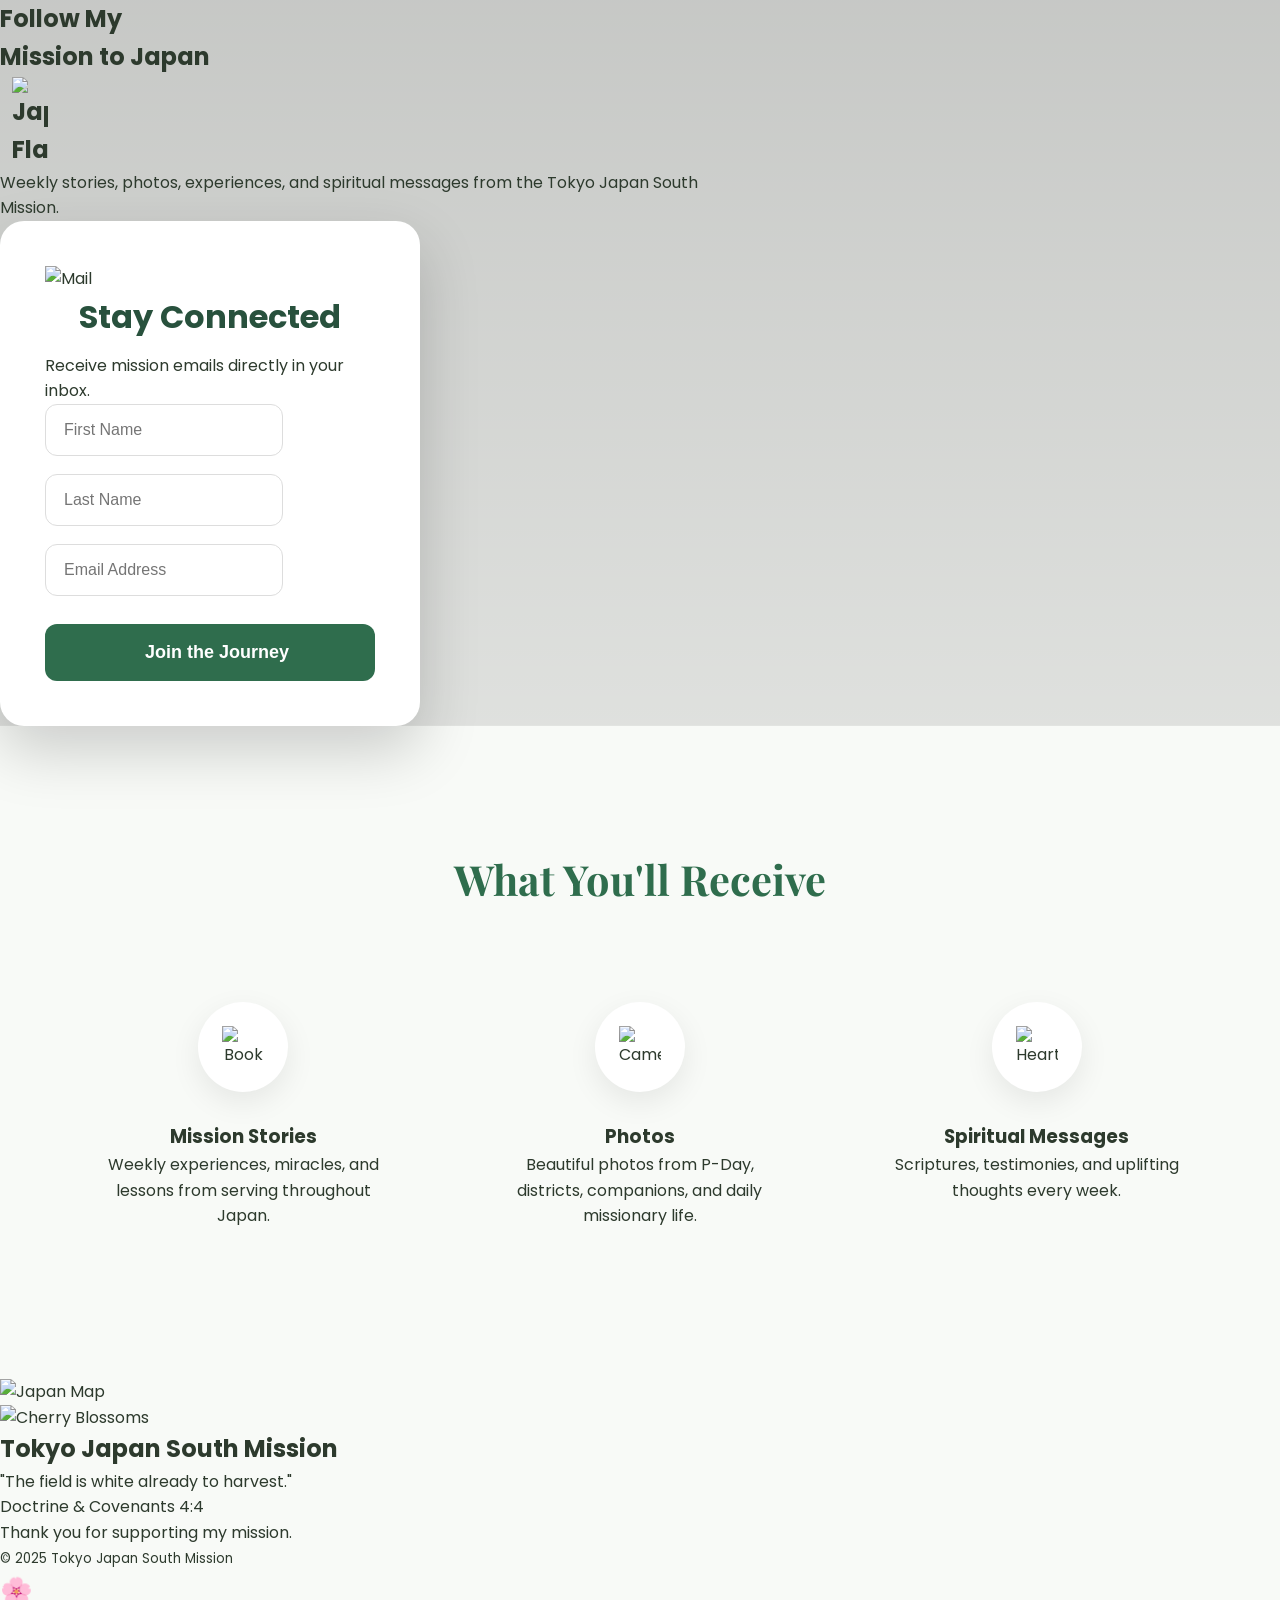
==== index.html @ e9f4c044 "Enhance index.html with SEO and content updates Added meta description for SEO and updated content i" ====
<!DOCTYPE html>
<html lang="en">

<head>

    <meta charset="UTF-8">
    <meta name="viewport" content="width=device-width, initial-scale=1.0">

    <title>Follow My Mission to Japan</title>

    <meta name="description"
        content="Follow my journey serving in the Tokyo Japan South Mission. Receive weekly stories, photos, and spiritual messages.">

    <link rel="icon" href="favicon.ico">

    <link rel="preconnect" href="https://fonts.googleapis.com">
    <link rel="preconnect" href="https://fonts.gstatic.com" crossorigin>

    <link href="https://fonts.googleapis.com/css2?family=Playfair+Display:wght@500;700&family=Poppins:wght@300;400;500;600&display=swap"
        rel="stylesheet">

    <link rel="stylesheet" href="style.css">

</head>

<body>

<main>

<!-- =======================================
HERO
======================================= -->

<section class="hero">

    <div class="hero-overlay">

        <div class="hero-content">

            <h1>

                Follow My
                <br>
                Mission to Japan

                <img
                    src="images/japan-flag.svg"
                    class="flag"
                    alt="Japan Flag">

            </h1>

            <div class="line"></div>

            <p>

                Weekly stories, photos, experiences,
                and spiritual messages from the
                Tokyo Japan South Mission.

            </p>

        </div>

    </div>

    <!-- ==========================
    SIGNUP CARD
    =========================== -->

    <aside class="signup-card">

        <div class="mail-circle">

            <img
                src="images/mail.svg"
                alt="Mail">

        </div>

        <h2>Stay Connected</h2>

        <p>

            Receive mission emails directly
            in your inbox.

        </p>

        <form
            action="https://missionary.us3.list-manage.com/subscribe/post?u=95c877de182e23d0211f5199b&amp;id=7f98137442&amp;f_id=00c032e1f0"
            method="post"
            target="_blank">

            <div class="field">

                <img src="images/user.svg" alt="">

                <input
                    type="text"
                    name="FNAME"
                    placeholder="First Name"
                    required>

            </div>

            <div class="field">

                <img src="images/user.svg" alt="">

                <input
                    type="text"
                    name="LNAME"
                    placeholder="Last Name"
                    required>

            </div>

            <div class="field">

                <img src="images/mail.svg" alt="">

                <input
                    type="email"
                    name="EMAIL"
                    placeholder="Email Address"
                    required>

            </div>

            <!-- Bot Protection -->

            <div
                style="position:absolute;left:-5000px;"
                aria-hidden="true">

                <input
                    type="text"
                    name="b_95c877de182e23d0211f5199b_7f98137442"
                    tabindex="-1"
                    value="">

            </div>

            <button type="submit">

                <img
                    src="images/send.svg"
                    alt="">

                Join the Journey

            </button>

        </form>

    </aside>

</section>

<!-- =======================================
WHAT YOU'LL RECEIVE
======================================= -->

<section class="benefits">

    <h2>What You'll Receive</h2>

    <div class="benefit-grid">

        <article class="benefit">

            <div class="icon-circle">

                <img
                    src="images/book.svg"
                    alt="Book">

            </div>

            <h3>Mission Stories</h3>

            <p>

                Weekly experiences,
                miracles,
                and lessons from serving
                throughout Japan.

            </p>

        </article>

        <article class="benefit">

            <div class="icon-circle">

                <img
                    src="images/camera.svg"
                    alt="Camera">

            </div>

            <h3>Photos</h3>

            <p>

                Beautiful photos from P-Day,
                districts,
                companions,
                and daily missionary life.

            </p>

        </article>

        <article class="benefit">

            <div class="icon-circle">

                <img
                    src="images/heart.svg"
                    alt="Heart">

            </div>

            <h3>Spiritual Messages</h3>

            <p>

                Scriptures,
                testimonies,
                and uplifting thoughts
                every week.

            </p>

        </article>

    </div>

</section>

<!-- =======================================
MISSION SECTION
======================================= -->

<section class="mission">

    <div class="map">

        <img
            src="images/map.png"
            alt="Japan Map">

    </div>

    <div class="scripture-card">

        <img
            src="images/sakura.png"
            class="sakura"
            alt="Cherry Blossoms">

        <h2>

            Tokyo Japan South Mission

        </h2>

        <blockquote>

            "The field is white already to harvest."

        </blockquote>

        <span>

            Doctrine & Covenants 4:4

        </span>

    </div>

</section>

<!-- =======================================
FOOTER
======================================= -->

<footer>

    <p>

        Thank you for supporting my mission.

    </p>

    <small>

        © 2025 Tokyo Japan South Mission

    </small>

</footer>

</main>

<script src="script.js"></script>

</body>
</html>
---- style.css ----
/* =========================
   RESET
========================= */

*{
    margin:0;
    padding:0;
    box-sizing:border-box;
}

html{
    scroll-behavior:smooth;
}

body{

    font-family:'Poppins',sans-serif;
    background:#f8faf7;
    color:#2d3a2d;
    line-height:1.6;

}

img{
    max-width:100%;
    display:block;
}

a{
    text-decoration:none;
    color:inherit;
}

/* =========================
   HERO
========================= */

.hero{

background:

linear-gradient(
rgba(0,0,0,.20),
rgba(0,0,0,.10)
),

url(images/hero.jpg);

background-size:cover;

background-position:center;

}

.hero-overlay{

display:grid;

grid-template-columns:

1.2fr

0.8fr;

align-items:center;

gap:60px;

}

.hero-text{

    flex:1;
    color:white;

}

.hero-text h1{

    font-family:'Playfair Display',serif;
    font-size:4rem;
    line-height:1.1;
    margin-bottom:25px;

}

.hero-text span{

    color:#d7ffd2;
    font-style:italic;

}

.divider{

    width:100px;
    height:3px;
    background:white;
    margin-bottom:25px;

}

.hero-text p{

    font-size:1.25rem;
    max-width:520px;

}

.flag{

width:36px;

margin-left:12px;

vertical-align:middle;

}

/* =========================
   SIGNUP CARD
========================= */
button{

display:flex;

justify-content:center;

align-items:center;

gap:14px;

}

.button-icon{

width:22px;

filter:brightness(0) invert(1);

}
.signup-card{

    width:420px;

    background:white;

    padding:45px;

    border-radius:24px;

    box-shadow:
    0 25px 60px rgba(0,0,0,.18);

}

.mail-icon{

width:70px;
height:70px;

margin:auto;

margin-bottom:20px;

display:flex;

justify-content:center;

align-items:center;

background:#eef5ef;

border-radius:50%;

}

.mail-icon img{

width:34px;

}

.signup-card h2{

    text-align:center;

    color:#28513d;

    margin-bottom:10px;

    font-size:2rem;

}

.signup-description{

    text-align:center;

    color:#666;

    margin-bottom:30px;

}

.signup-card form{

    display:flex;
    flex-direction:column;
    gap:18px;

}

.signup-card input{

    padding:16px 18px;

    border:1px solid #ddd;

    border-radius:12px;

    font-size:16px;

    transition:.25s;

}

.signup-card input:focus{

    outline:none;

    border-color:#2f6d4d;

    box-shadow:
    0 0 8px rgba(47,109,77,.25);

}

.signup-card button{

    margin-top:10px;

    padding:18px;

    border:none;

    border-radius:12px;

    background:#2f6d4d;

    color:white;

    font-size:18px;

    font-weight:600;

    cursor:pointer;

    transition:.3s;

}

.signup-card button:hover{

    background:#3d8660;

    transform:translateY(-2px);

}

/* =========================
   BENEFITS
========================= */

.benefits{

    max-width:1200px;

    margin:120px auto;

    padding:0 30px;

    text-align:center;

}

.benefits h2{

    font-family:'Playfair Display',serif;

    color:#2f6d4d;

    font-size:2.6rem;

    margin-bottom:60px;

}

.benefit-grid{

    display:grid;

    grid-template-columns:repeat(3,1fr);

    gap:50px;

}

.benefit{

    padding:30px;

}

.icon-circle{

width:90px;
height:90px;

margin:0 auto 30px;

display:flex;
justify-content:center;
align-items:center;

background:white;

border-radius:50%;

box-shadow:

0 10px 30px rgba(0,0,0,.08);

transition:.3s;

}

.icon-circle img{

width:42px;

height:42px;

}

.icon-circle:hover{

transform:translateY(-6px);

box-shadow:

0 18px 35px rgba(0,0,0,.15);


.benefit h3{

    margin-bottom:15px;

    color:#28513d;

}

.benefit{

padding:30px;

position:relative;

}

.benefit:not(:last-child)::after{

content:"";

position:absolute;

right:0;

top:30px;

height:70%;

width:1px;

background:#ddd;

}

/* =========================
   MISSION SECTION
========================= */

.mission-section{

    max-width:1200px;

    margin:100px auto;

    padding:0 30px;

    display:grid;

    grid-template-columns:1fr 1fr;

    align-items:center;

    gap:80px;

}

.map-side{

    text-align:center;

}

.map-side img{

    max-width:340px;

    margin:auto;

}

.map-side h3{

    margin-top:25px;

    font-size:1.5rem;

    color:#28513d;

}

.map-side span{

    font-size:.9rem;

    color:#666;

}

.quote-side{

    position:relative;

    background:white;

    padding:60px;

    border-radius:20px;

    box-shadow:
    0 10px 35px rgba(0,0,0,.08);

}

blockquote{

    font-family:'Playfair Display',serif;

    font-size:2rem;

    color:#333;

    margin-bottom:25px;

}

.quote-side p{

    color:#2f6d4d;

    font-weight:600;

}

.sakura{

    position:absolute;

    width:140px;

    right:-30px;

    bottom:-30px;

}

/* =========================
   THANK YOU
========================= */

.thank-you{

    padding:120px 30px;

    text-align:center;

    background:#eef5ef;

}

.thank-you h2{

    font-size:3rem;

    color:#2f6d4d;

    margin-bottom:10px;

}

.thank-you h3{

    font-weight:500;

    margin-bottom:25px;

}

.thank-you p{

    max-width:650px;

    margin:auto;

    color:#666;

}

/* =========================
   FOOTER
========================= */

footer{

    background:#2f6d4d;

    color:white;

    text-align:center;

    padding:30px;

}

/* =========================
   ANIMATIONS
========================= */

.signup-card{

    animation:fadeUp 1s ease;

}

.hero-text{

    animation:fadeLeft 1s ease;

}

@keyframes fadeUp{

    from{

        opacity:0;
        transform:translateY(40px);

    }

    to{

        opacity:1;
        transform:translateY(0);

    }

}

@keyframes fadeLeft{

    from{

        opacity:0;
        transform:translateX(-40px);

    }

    to{

        opacity:1;
        transform:translateX(0);

    }

}

/* =========================
   MOBILE
========================= */

@media(max-width:950px){

.hero-overlay{

    flex-direction:column;

    text-align:center;

}

.hero-text{

    order:1;

}

.signup-card{

    order:2;

    width:100%;
    max-width:450px;

}

.hero-text h1{

    font-size:3rem;

}

.hero-text p{

    margin:auto;

}

.divider{

    margin:20px auto;

}

.benefit-grid{

    grid-template-columns:1fr;

}

.mission-section{

    grid-template-columns:1fr;

}

.quote-side{

background:white;

border:3px solid #d8c9b0;

border-radius:8px;

padding:60px;

position:relative;

box-shadow:

0 10px 35px rgba(0,0,0,.08);

}

blockquote{

    font-size:1.5rem;

}

.sakura{

    display:none;

}

}

@media(max-width:600px){

.hero{

    padding:40px 20px;

}

.hero-text h1{

    font-size:2.3rem;

}

.signup-card{

margin-top:120px;

}

.benefits{

    margin:70px auto;

}

.thank-you{

background:

url(images/pattern.svg),

#eef5ef;

background-size:350px;

}

}
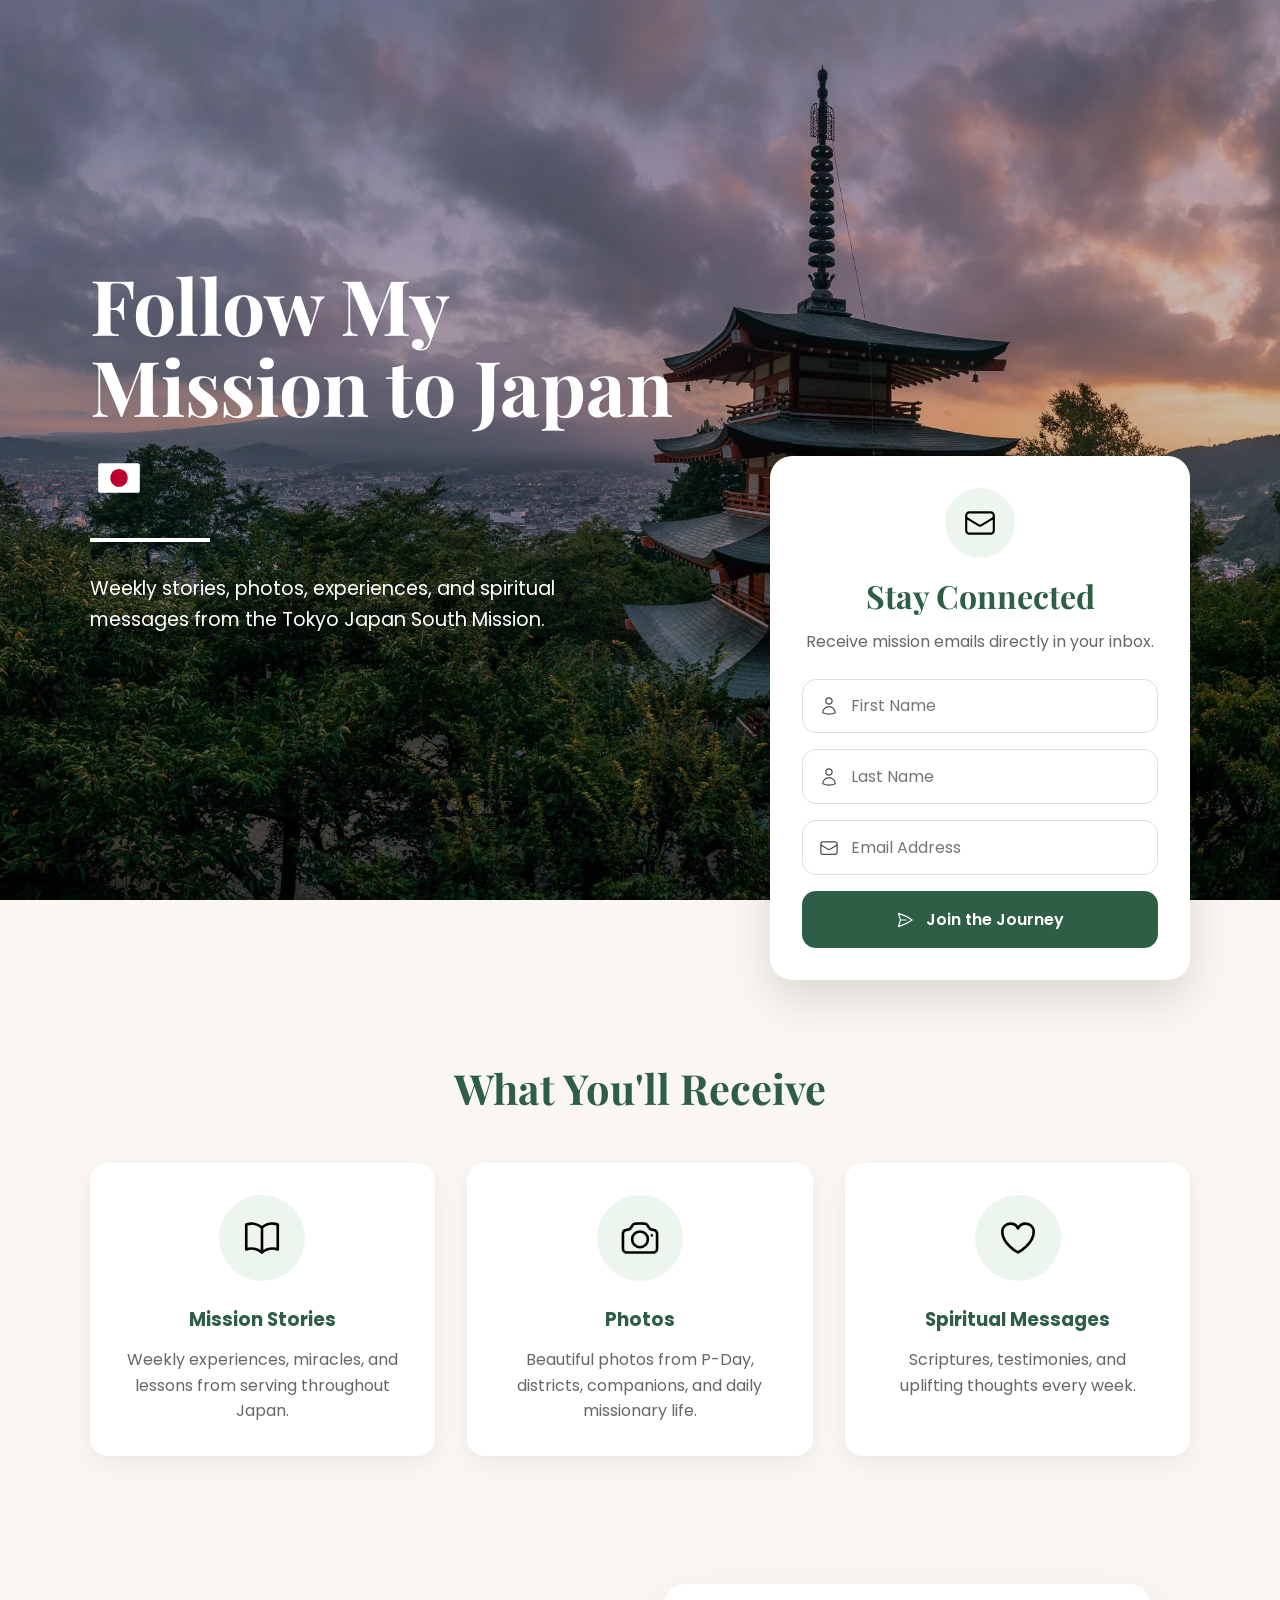
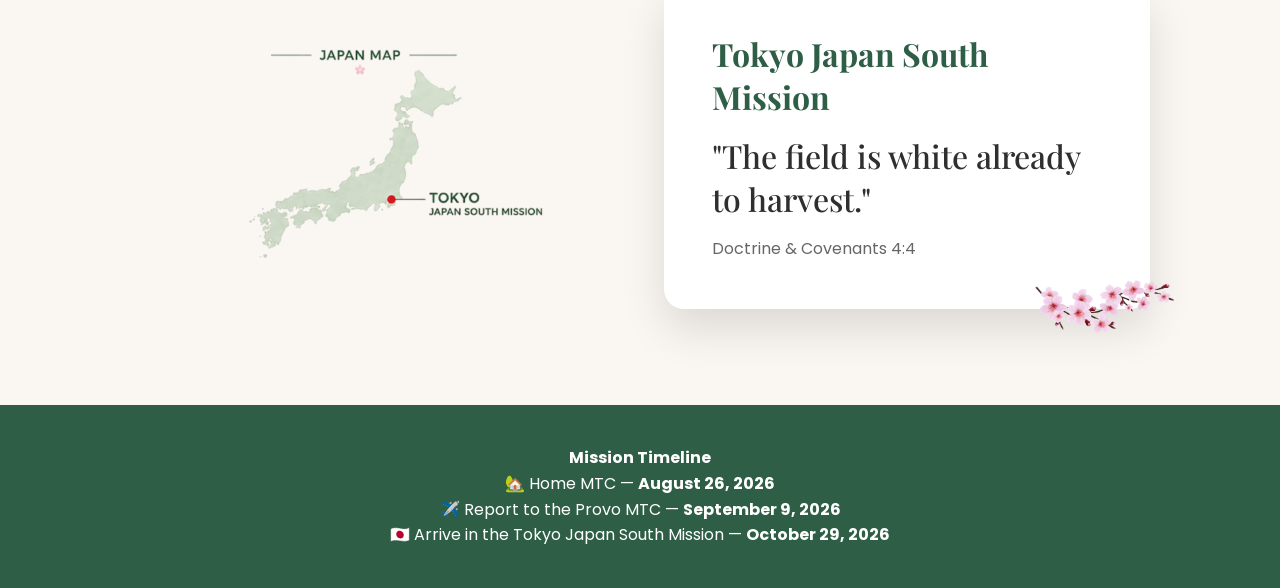
==== commit f06e2eee: "Update footer with mission timeline Added mission timeline details to the footer." ====
--- a/index.html
+++ b/index.html
@@ -290,17 +290,19 @@
 
 <footer>
 
+    <p><strong>Mission Timeline</strong></p>
+
     <p>
-
-        Thank you for supporting my mission.
-
+        🏡 Home MTC — <strong>August 26, 2026</strong>
     </p>
 
-    <small>
-
-        © 2025 Tokyo Japan South Mission
-
-    </small>
+    <p>
+        ✈️ Report to the Provo MTC — <strong>September 9, 2026</strong>
+    </p>
+
+    <p>
+        🇯🇵 Arrive in the Tokyo Japan South Mission — <strong>October 29, 2026</strong>
+    </p>
 
 </footer>
 
--- a/style.css
+++ b/style.css
@@ -1,729 +1,175 @@
-/* =========================
-   RESET
-========================= */
 
-*{
-    margin:0;
-    padding:0;
-    box-sizing:border-box;
+:root{
+  --green:#2f5e46;
+  --green-dark:#234735;
+  --cream:#faf7f2;
+  --white:#fff;
+  --text:#2f2f2f;
+  --muted:#666;
+  --shadow:0 20px 45px rgba(0,0,0,.12);
+  --radius:22px;
 }
 
-html{
-    scroll-behavior:smooth;
+*{margin:0;padding:0;box-sizing:border-box}
+html{scroll-behavior:smooth}
+body{
+  font-family:Poppins,sans-serif;
+  color:var(--text);
+  background:var(--cream);
+  line-height:1.6;
+}
+img{display:block;max-width:100%}
+main{overflow:hidden}
+
+/* HERO */
+.hero{
+  position:relative;
+  min-height:100vh;
+  background:
+    linear-gradient(rgba(0,0,0,.25),rgba(0,0,0,.15)),
+    url("images/hero.jpg") center/cover no-repeat;
+  display:flex;
+  align-items:center;
+  padding:4rem 7%;
+}
+.hero-overlay{width:100%;max-width:1200px;margin:0 auto}
+.hero-content{max-width:600px;color:#fff}
+.hero-content h1{
+  font:700 clamp(3rem,6vw,5.2rem) "Playfair Display",serif;
+  line-height:1.05;
+}
+.flag{display:inline-block;width:42px;vertical-align:middle;margin-left:.5rem}
+.line{width:120px;height:4px;background:#fff;margin:2rem 0}
+.hero-content p{font-size:1.2rem;max-width:500px}
+
+.signup-card{
+  position:absolute;
+  right:7%;
+  bottom:-80px;
+  width:min(420px,90vw);
+  background:#fff;
+  border-radius:var(--radius);
+  padding:2rem;
+  box-shadow:var(--shadow);
+}
+.mail-circle{
+  width:70px;height:70px;border-radius:50%;
+  background:#edf5ef;margin:0 auto 1rem;
+  display:flex;align-items:center;justify-content:center;
+}
+.mail-circle img{width:34px}
+.signup-card h2{
+  text-align:center;
+  font:700 2rem "Playfair Display",serif;
+  color:var(--green);
+}
+.signup-card>p{text-align:center;color:var(--muted);margin:.75rem 0 1.5rem}
+
+.field{
+  display:flex;align-items:center;
+  border:1px solid #ddd;border-radius:14px;
+  padding:.85rem 1rem;margin-bottom:1rem;
+}
+.field img{width:20px;opacity:.7;margin-right:.75rem}
+.field input{
+  border:none;outline:none;background:transparent;
+  width:100%;font:inherit;
+}
+button{
+  width:100%;border:none;border-radius:14px;
+  background:var(--green);color:#fff;
+  padding:1rem;font:600 1rem Poppins,sans-serif;
+  display:flex;justify-content:center;align-items:center;gap:.75rem;
+  cursor:pointer;transition:.25s;
+}
+button img{width:18px;filter:brightness(0) invert(1)}
+button:hover{background:var(--green-dark);transform:translateY(-2px)}
+
+/* BENEFITS */
+.benefits{
+  padding:10rem 7% 6rem;
+  text-align:center;
+}
+.benefits h2{
+  font:700 2.6rem "Playfair Display",serif;
+  color:var(--green);
+  margin-bottom:3rem;
+}
+.benefit-grid{
+  max-width:1200px;margin:auto;
+  display:grid;
+  grid-template-columns:repeat(3,1fr);
+  gap:2rem;
+}
+.benefit{
+  background:#fff;padding:2rem;border-radius:18px;
+  box-shadow:0 8px 24px rgba(0,0,0,.06);
+  transition:.25s;
+}
+.benefit:hover{transform:translateY(-8px)}
+.icon-circle{
+  width:86px;height:86px;margin:0 auto 1.5rem;
+  border-radius:50%;background:#edf5ef;
+  display:flex;align-items:center;justify-content:center;
+}
+.icon-circle img{width:42px;height:42px}
+.benefit h3{margin-bottom:.75rem;color:var(--green)}
+.benefit p{color:var(--muted)}
+
+/* Mission */
+.mission{
+  max-width:1200px;
+  margin:2rem auto 6rem;
+  padding:0 7%;
+  display:grid;
+  grid-template-columns:1fr 1fr;
+  gap:3rem;
+  align-items:center;
+}
+.map{text-align:center}
+.map img{max-width:360px;margin:auto}
+.scripture-card{
+  position:relative;
+  background:#fff;
+  padding:3rem;
+  border-radius:20px;
+  box-shadow:var(--shadow);
+}
+.scripture-card h2{
+  font:700 2rem "Playfair Display",serif;
+  color:var(--green);
+  margin-bottom:1rem;
+}
+.scripture-card blockquote{
+  font:500 2rem "Playfair Display",serif;
+  margin-bottom:1rem;
+}
+.scripture-card span{color:var(--muted)}
+.sakura{
+  position:absolute;
+  right:-25px;
+  bottom:-25px;
+  width:140px;
 }
 
-body{
+footer{
+  background:var(--green);
+  color:#fff;
+  text-align:center;
+  padding:2.5rem 1rem;
+}
+footer small{display:block;opacity:.8;margin-top:.5rem}
 
-    font-family:'Poppins',sans-serif;
-    background:#f8faf7;
-    color:#2d3a2d;
-    line-height:1.6;
-
+@media (max-width:900px){
+.hero{padding:3rem 5%;align-items:flex-start}
+.signup-card{
+ position:relative;right:auto;bottom:auto;
+ margin:3rem auto 0;
 }
-
-img{
-    max-width:100%;
-    display:block;
+.hero{display:block}
+.hero-overlay{max-width:none}
+.benefits{padding-top:4rem}
+.benefit-grid,.mission{grid-template-columns:1fr}
+.scripture-card{text-align:center}
+.sakura{display:none}
 }
-
-a{
-    text-decoration:none;
-    color:inherit;
-}
-
-/* =========================
-   HERO
-========================= */
-
-.hero{
-
-background:
-
-linear-gradient(
-rgba(0,0,0,.20),
-rgba(0,0,0,.10)
-),
-
-url(images/hero.jpg);
-
-background-size:cover;
-
-background-position:center;
-
-}
-
-.hero-overlay{
-
-display:grid;
-
-grid-template-columns:
-
-1.2fr
-
-0.8fr;
-
-align-items:center;
-
-gap:60px;
-
-}
-
-.hero-text{
-
-    flex:1;
-    color:white;
-
-}
-
-.hero-text h1{
-
-    font-family:'Playfair Display',serif;
-    font-size:4rem;
-    line-height:1.1;
-    margin-bottom:25px;
-
-}
-
-.hero-text span{
-
-    color:#d7ffd2;
-    font-style:italic;
-
-}
-
-.divider{
-
-    width:100px;
-    height:3px;
-    background:white;
-    margin-bottom:25px;
-
-}
-
-.hero-text p{
-
-    font-size:1.25rem;
-    max-width:520px;
-
-}
-
-.flag{
-
-width:36px;
-
-margin-left:12px;
-
-vertical-align:middle;
-
-}
-
-/* =========================
-   SIGNUP CARD
-========================= */
-button{
-
-display:flex;
-
-justify-content:center;
-
-align-items:center;
-
-gap:14px;
-
-}
-
-.button-icon{
-
-width:22px;
-
-filter:brightness(0) invert(1);
-
-}
-.signup-card{
-
-    width:420px;
-
-    background:white;
-
-    padding:45px;
-
-    border-radius:24px;
-
-    box-shadow:
-    0 25px 60px rgba(0,0,0,.18);
-
-}
-
-.mail-icon{
-
-width:70px;
-height:70px;
-
-margin:auto;
-
-margin-bottom:20px;
-
-display:flex;
-
-justify-content:center;
-
-align-items:center;
-
-background:#eef5ef;
-
-border-radius:50%;
-
-}
-
-.mail-icon img{
-
-width:34px;
-
-}
-
-.signup-card h2{
-
-    text-align:center;
-
-    color:#28513d;
-
-    margin-bottom:10px;
-
-    font-size:2rem;
-
-}
-
-.signup-description{
-
-    text-align:center;
-
-    color:#666;
-
-    margin-bottom:30px;
-
-}
-
-.signup-card form{
-
-    display:flex;
-    flex-direction:column;
-    gap:18px;
-
-}
-
-.signup-card input{
-
-    padding:16px 18px;
-
-    border:1px solid #ddd;
-
-    border-radius:12px;
-
-    font-size:16px;
-
-    transition:.25s;
-
-}
-
-.signup-card input:focus{
-
-    outline:none;
-
-    border-color:#2f6d4d;
-
-    box-shadow:
-    0 0 8px rgba(47,109,77,.25);
-
-}
-
-.signup-card button{
-
-    margin-top:10px;
-
-    padding:18px;
-
-    border:none;
-
-    border-radius:12px;
-
-    background:#2f6d4d;
-
-    color:white;
-
-    font-size:18px;
-
-    font-weight:600;
-
-    cursor:pointer;
-
-    transition:.3s;
-
-}
-
-.signup-card button:hover{
-
-    background:#3d8660;
-
-    transform:translateY(-2px);
-
-}
-
-/* =========================
-   BENEFITS
-========================= */
-
-.benefits{
-
-    max-width:1200px;
-
-    margin:120px auto;
-
-    padding:0 30px;
-
-    text-align:center;
-
-}
-
-.benefits h2{
-
-    font-family:'Playfair Display',serif;
-
-    color:#2f6d4d;
-
-    font-size:2.6rem;
-
-    margin-bottom:60px;
-
-}
-
-.benefit-grid{
-
-    display:grid;
-
-    grid-template-columns:repeat(3,1fr);
-
-    gap:50px;
-
-}
-
-.benefit{
-
-    padding:30px;
-
-}
-
-.icon-circle{
-
-width:90px;
-height:90px;
-
-margin:0 auto 30px;
-
-display:flex;
-justify-content:center;
-align-items:center;
-
-background:white;
-
-border-radius:50%;
-
-box-shadow:
-
-0 10px 30px rgba(0,0,0,.08);
-
-transition:.3s;
-
-}
-
-.icon-circle img{
-
-width:42px;
-
-height:42px;
-
-}
-
-.icon-circle:hover{
-
-transform:translateY(-6px);
-
-box-shadow:
-
-0 18px 35px rgba(0,0,0,.15);
-
-
-.benefit h3{
-
-    margin-bottom:15px;
-
-    color:#28513d;
-
-}
-
-.benefit{
-
-padding:30px;
-
-position:relative;
-
-}
-
-.benefit:not(:last-child)::after{
-
-content:"";
-
-position:absolute;
-
-right:0;
-
-top:30px;
-
-height:70%;
-
-width:1px;
-
-background:#ddd;
-
-}
-
-/* =========================
-   MISSION SECTION
-========================= */
-
-.mission-section{
-
-    max-width:1200px;
-
-    margin:100px auto;
-
-    padding:0 30px;
-
-    display:grid;
-
-    grid-template-columns:1fr 1fr;
-
-    align-items:center;
-
-    gap:80px;
-
-}
-
-.map-side{
-
-    text-align:center;
-
-}
-
-.map-side img{
-
-    max-width:340px;
-
-    margin:auto;
-
-}
-
-.map-side h3{
-
-    margin-top:25px;
-
-    font-size:1.5rem;
-
-    color:#28513d;
-
-}
-
-.map-side span{
-
-    font-size:.9rem;
-
-    color:#666;
-
-}
-
-.quote-side{
-
-    position:relative;
-
-    background:white;
-
-    padding:60px;
-
-    border-radius:20px;
-
-    box-shadow:
-    0 10px 35px rgba(0,0,0,.08);
-
-}
-
-blockquote{
-
-    font-family:'Playfair Display',serif;
-
-    font-size:2rem;
-
-    color:#333;
-
-    margin-bottom:25px;
-
-}
-
-.quote-side p{
-
-    color:#2f6d4d;
-
-    font-weight:600;
-
-}
-
-.sakura{
-
-    position:absolute;
-
-    width:140px;
-
-    right:-30px;
-
-    bottom:-30px;
-
-}
-
-/* =========================
-   THANK YOU
-========================= */
-
-.thank-you{
-
-    padding:120px 30px;
-
-    text-align:center;
-
-    background:#eef5ef;
-
-}
-
-.thank-you h2{
-
-    font-size:3rem;
-
-    color:#2f6d4d;
-
-    margin-bottom:10px;
-
-}
-
-.thank-you h3{
-
-    font-weight:500;
-
-    margin-bottom:25px;
-
-}
-
-.thank-you p{
-
-    max-width:650px;
-
-    margin:auto;
-
-    color:#666;
-
-}
-
-/* =========================
-   FOOTER
-========================= */
-
-footer{
-
-    background:#2f6d4d;
-
-    color:white;
-
-    text-align:center;
-
-    padding:30px;
-
-}
-
-/* =========================
-   ANIMATIONS
-========================= */
-
-.signup-card{
-
-    animation:fadeUp 1s ease;
-
-}
-
-.hero-text{
-
-    animation:fadeLeft 1s ease;
-
-}
-
-@keyframes fadeUp{
-
-    from{
-
-        opacity:0;
-        transform:translateY(40px);
-
-    }
-
-    to{
-
-        opacity:1;
-        transform:translateY(0);
-
-    }
-
-}
-
-@keyframes fadeLeft{
-
-    from{
-
-        opacity:0;
-        transform:translateX(-40px);
-
-    }
-
-    to{
-
-        opacity:1;
-        transform:translateX(0);
-
-    }
-
-}
-
-/* =========================
-   MOBILE
-========================= */
-
-@media(max-width:950px){
-
-.hero-overlay{
-
-    flex-direction:column;
-
-    text-align:center;
-
-}
-
-.hero-text{
-
-    order:1;
-
-}
-
-.signup-card{
-
-    order:2;
-
-    width:100%;
-    max-width:450px;
-
-}
-
-.hero-text h1{
-
-    font-size:3rem;
-
-}
-
-.hero-text p{
-
-    margin:auto;
-
-}
-
-.divider{
-
-    margin:20px auto;
-
-}
-
-.benefit-grid{
-
-    grid-template-columns:1fr;
-
-}
-
-.mission-section{
-
-    grid-template-columns:1fr;
-
-}
-
-.quote-side{
-
-background:white;
-
-border:3px solid #d8c9b0;
-
-border-radius:8px;
-
-padding:60px;
-
-position:relative;
-
-box-shadow:
-
-0 10px 35px rgba(0,0,0,.08);
-
-}
-
-blockquote{
-
-    font-size:1.5rem;
-
-}
-
-.sakura{
-
-    display:none;
-
-}
-
-}
-
-@media(max-width:600px){
-
-.hero{
-
-    padding:40px 20px;
-
-}
-
-.hero-text h1{
-
-    font-size:2.3rem;
-
-}
-
-.signup-card{
-
-margin-top:120px;
-
-}
-
-.benefits{
-
-    margin:70px auto;
-
-}
-
-.thank-you{
-
-background:
-
-url(images/pattern.svg),
-
-#eef5ef;
-
-background-size:350px;
-
-}
-
-}
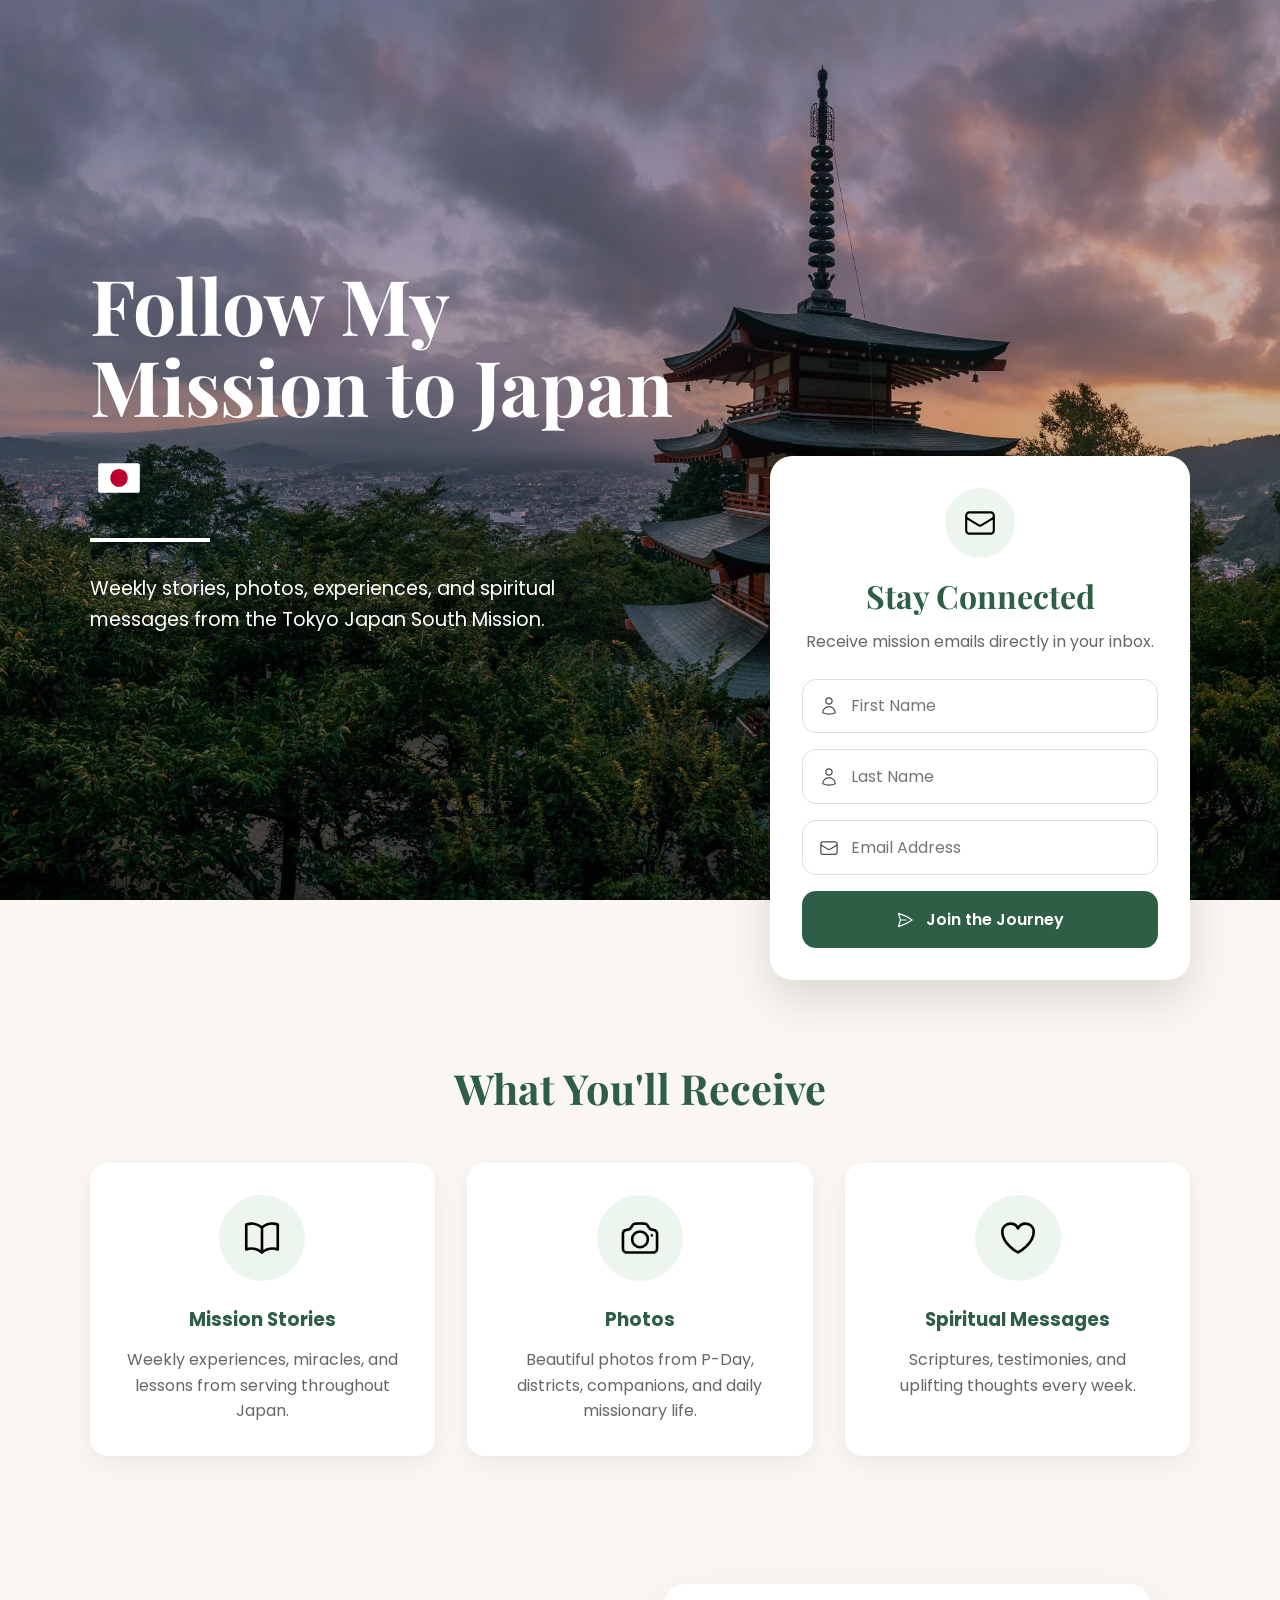
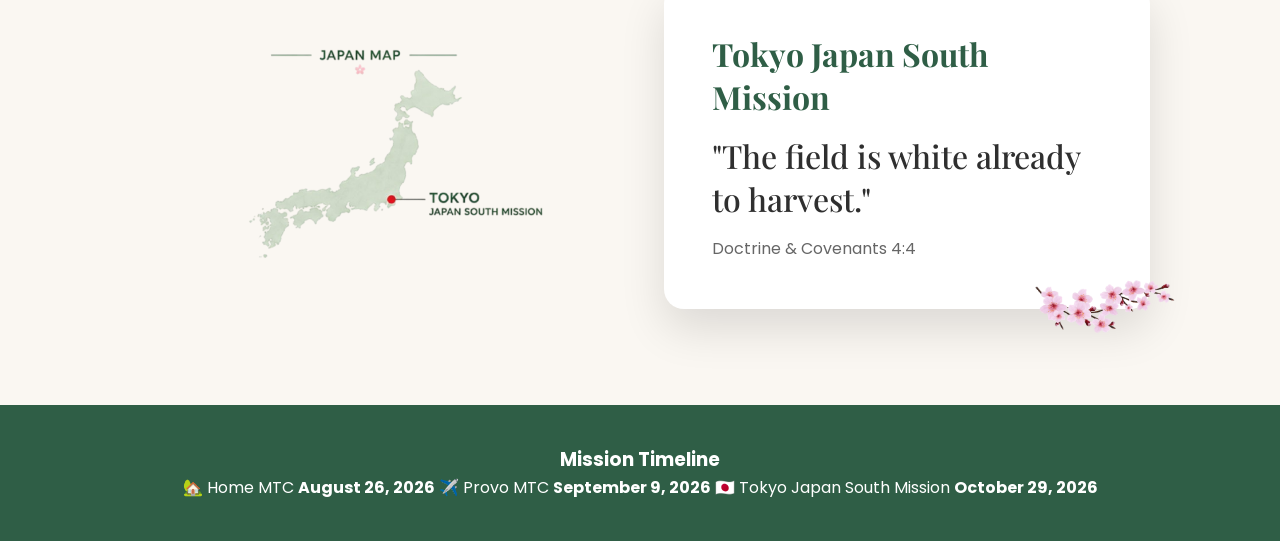
==== commit 244524eb: "Update footer with mission timeline details" ====
--- a/index.html
+++ b/index.html
@@ -290,19 +290,20 @@
 
 <footer>
 
-    <p><strong>Mission Timeline</strong></p>
-
-    <p>
-        🏡 Home MTC — <strong>August 26, 2026</strong>
-    </p>
-
-    <p>
-        ✈️ Report to the Provo MTC — <strong>September 9, 2026</strong>
-    </p>
-
-    <p>
-        🇯🇵 Arrive in the Tokyo Japan South Mission — <strong>October 29, 2026</strong>
-    </p>
+    <h3>Mission Timeline</h3>
+
+    <div class="timeline">
+
+        <span>🏡 Home MTC</span>
+        <strong>August 26, 2026</strong>
+
+        <span>✈️ Provo MTC</span>
+        <strong>September 9, 2026</strong>
+
+        <span>🇯🇵 Tokyo Japan South Mission</span>
+        <strong>October 29, 2026</strong>
+
+    </div>
 
 </footer>
 
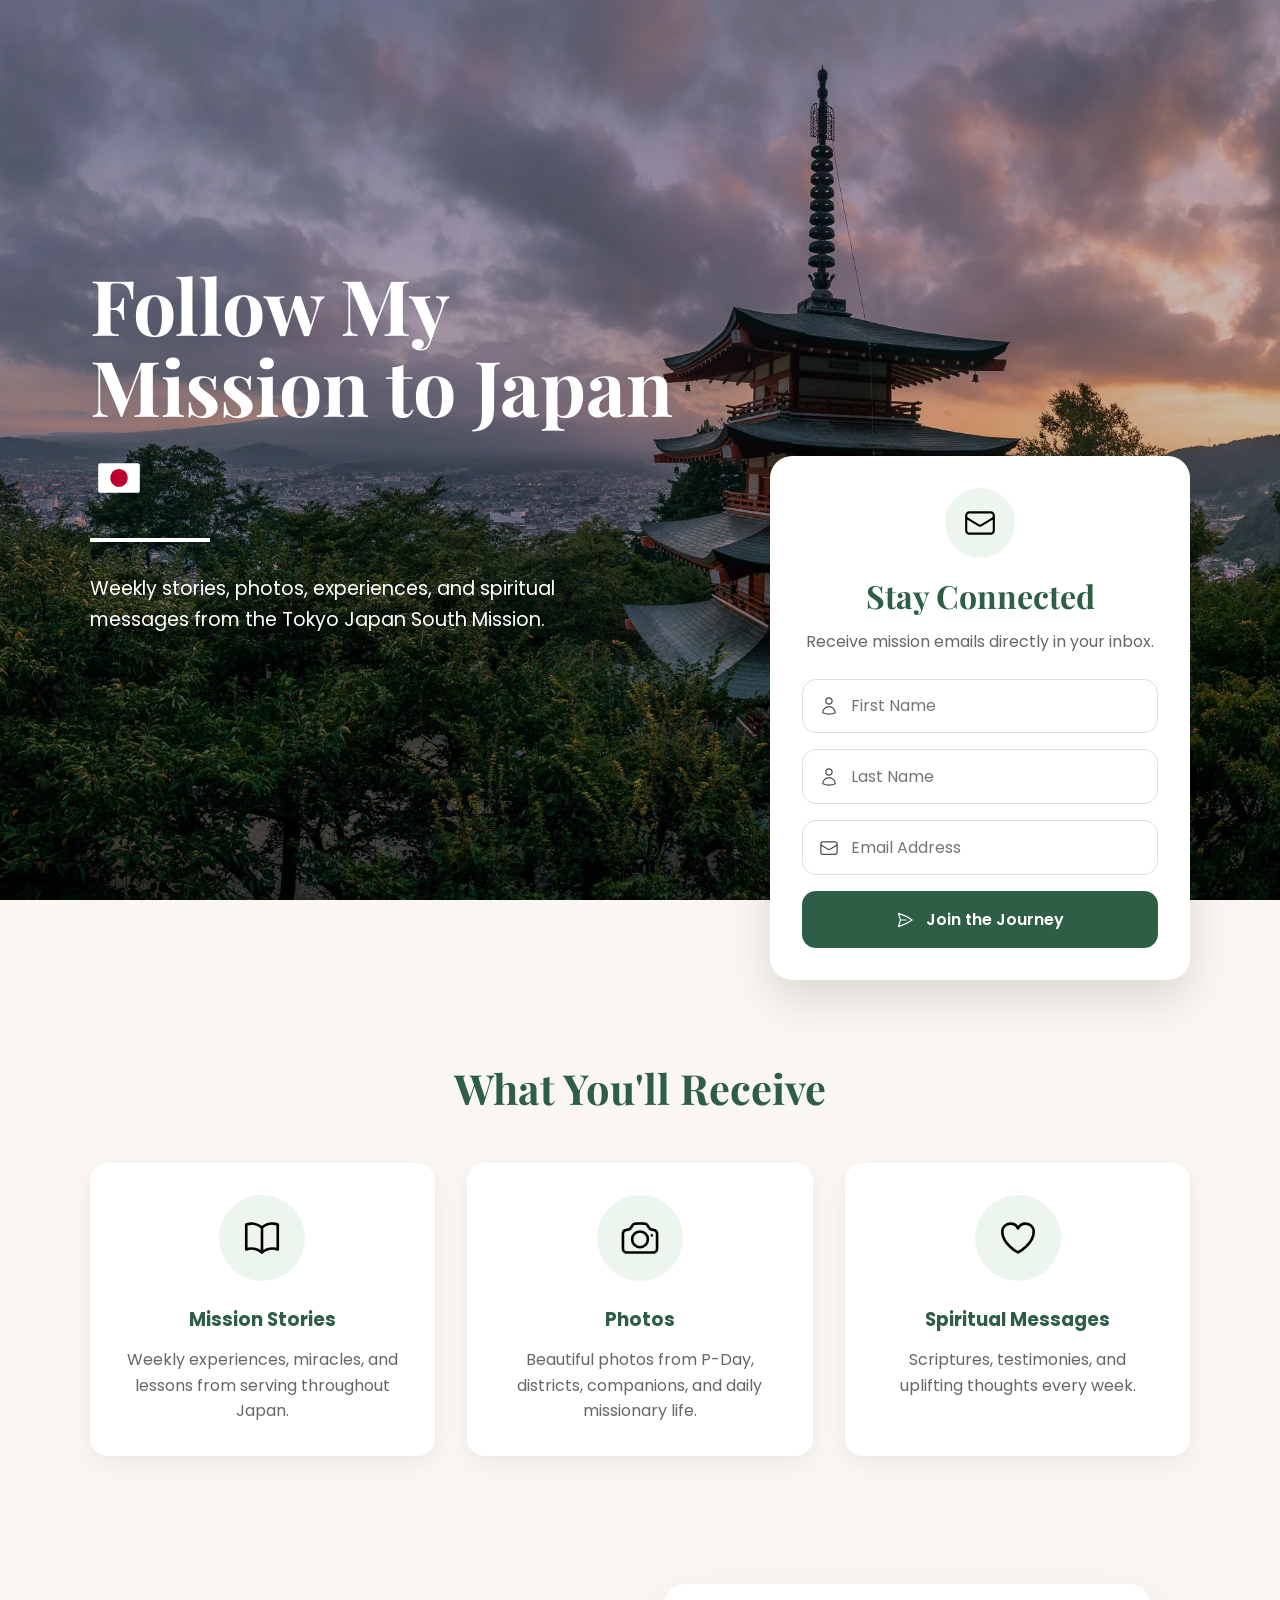
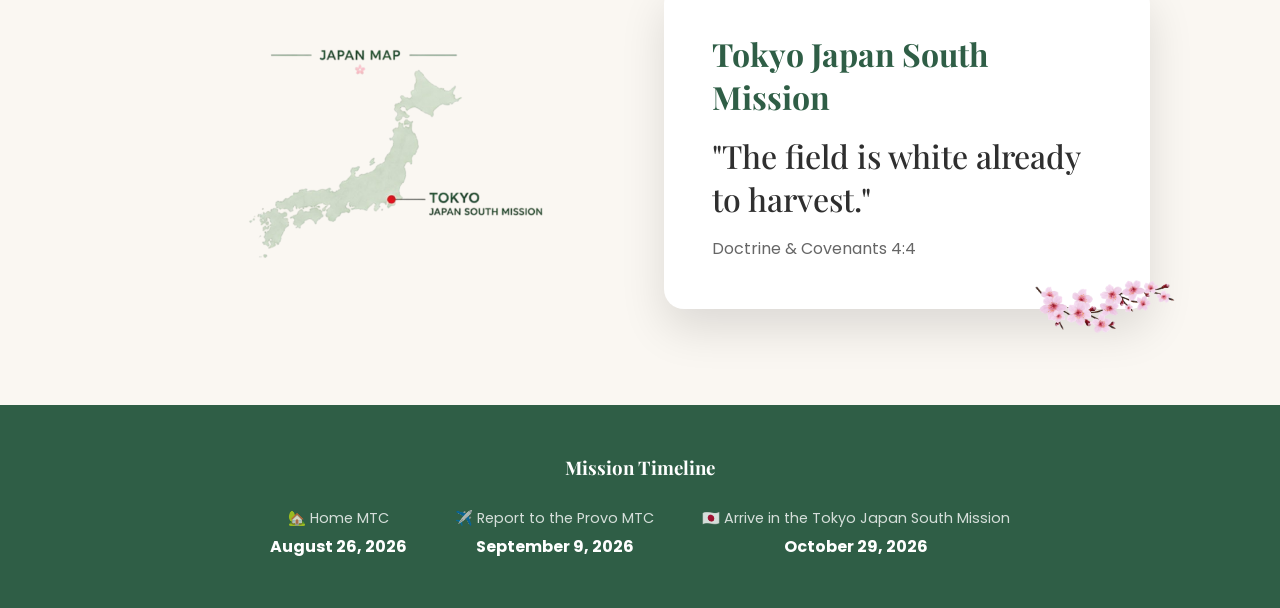
==== commit ccd19c03: "Refactor timeline entries into div elements Updated timeline items to use div structure for better o" ====
--- a/index.html
+++ b/index.html
@@ -294,14 +294,20 @@
 
     <div class="timeline">
 
-        <span>🏡 Home MTC</span>
-        <strong>August 26, 2026</strong>
-
-        <span>✈️ Provo MTC</span>
-        <strong>September 9, 2026</strong>
-
-        <span>🇯🇵 Tokyo Japan South Mission</span>
-        <strong>October 29, 2026</strong>
+        <div class="timeline-item">
+            <span>🏡 Home MTC</span>
+            <strong>August 26, 2026</strong>
+        </div>
+
+        <div class="timeline-item">
+            <span>✈️ Report to the Provo MTC</span>
+            <strong>September 9, 2026</strong>
+        </div>
+
+        <div class="timeline-item">
+            <span>🇯🇵 Arrive in the Tokyo Japan South Mission</span>
+            <strong>October 29, 2026</strong>
+        </div>
 
     </div>
 
--- a/style.css
+++ b/style.css
@@ -152,13 +152,38 @@
   width:140px;
 }
 
-footer{
-  background:var(--green);
-  color:#fff;
-  text-align:center;
-  padding:2.5rem 1rem;
-}
-footer small{display:block;opacity:.8;margin-top:.5rem}
+footer {
+    background: var(--green);
+    color: white;
+    text-align: center;
+    padding: 3rem 1rem;
+}
+
+footer h3 {
+    font-family: "Playfair Display", serif;
+    margin-bottom: 1.5rem;
+}
+
+.timeline {
+    display: flex;
+    justify-content: center;
+    gap: 3rem;
+    flex-wrap: wrap;
+}
+
+.timeline span {
+    display: block;
+    opacity: 0.8;
+    font-size: 0.9rem;
+}
+
+.timeline strong {
+    display: block;
+    margin-top: 0.25rem;
+    font-size: 1rem;
+}
+
+/*footer small{display:block;opacity:.8;margin-top:.5rem} */
 
 @media (max-width:900px){
 .hero{padding:3rem 5%;align-items:flex-start}
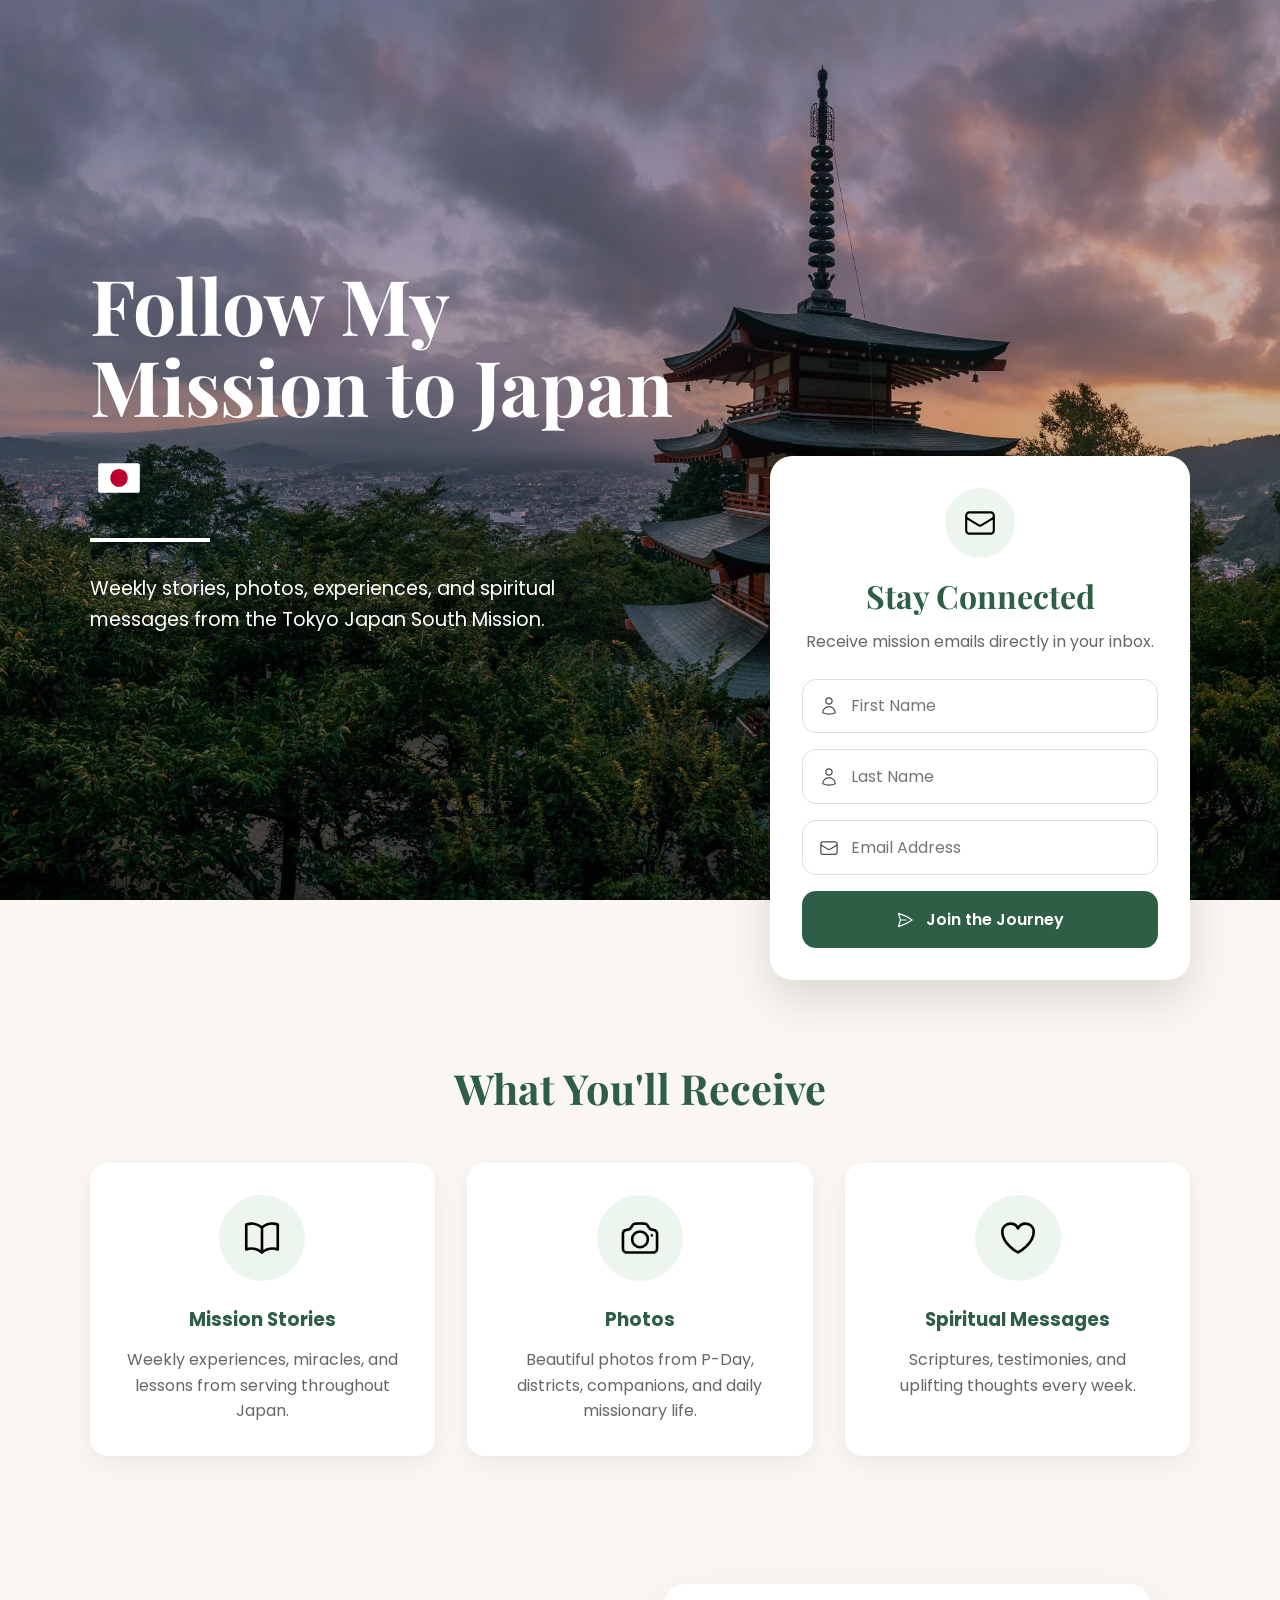
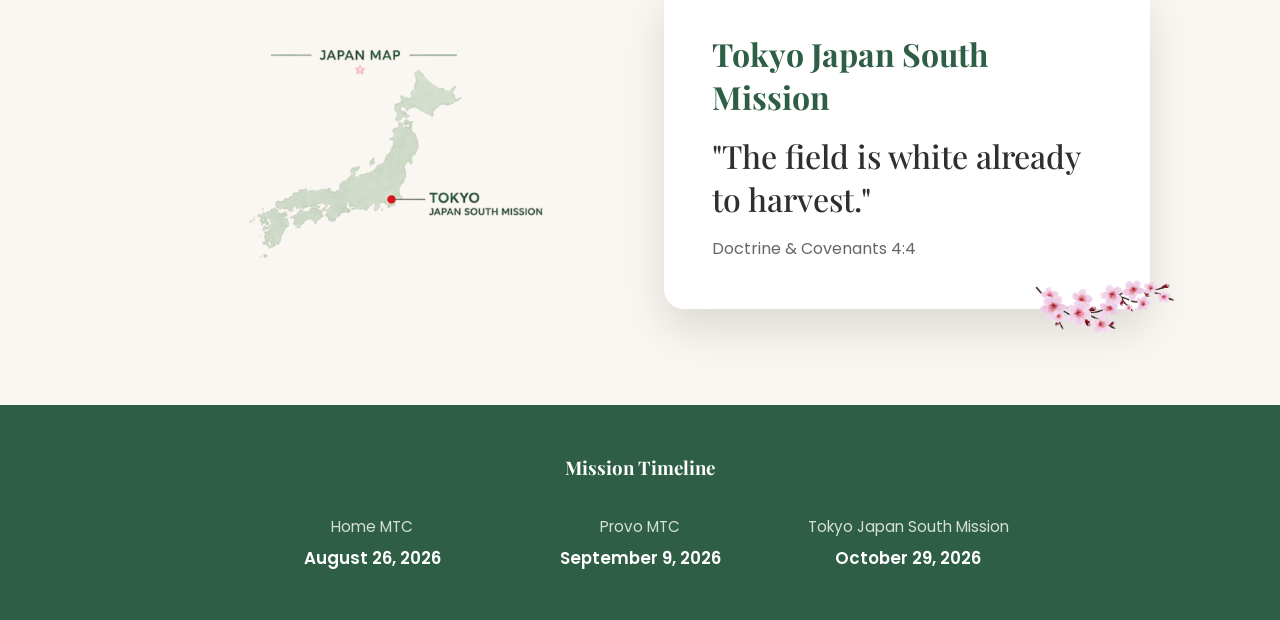
==== commit 4d240130: "Remove emojis from timeline items" ====
--- a/index.html
+++ b/index.html
@@ -295,17 +295,17 @@
     <div class="timeline">
 
         <div class="timeline-item">
-            <span>🏡 Home MTC</span>
+            <span>Home MTC</span>
             <strong>August 26, 2026</strong>
         </div>
 
         <div class="timeline-item">
-            <span>✈️ Report to the Provo MTC</span>
+            <span>Provo MTC</span>
             <strong>September 9, 2026</strong>
         </div>
 
         <div class="timeline-item">
-            <span>🇯🇵 Arrive in the Tokyo Japan South Mission</span>
+            <span>Tokyo Japan South Mission</span>
             <strong>October 29, 2026</strong>
         </div>
 
--- a/style.css
+++ b/style.css
@@ -161,7 +161,7 @@
 
 footer h3 {
     font-family: "Playfair Display", serif;
-    margin-bottom: 1.5rem;
+    margin-bottom: 2rem;
 }
 
 .timeline {
@@ -171,16 +171,21 @@
     flex-wrap: wrap;
 }
 
-.timeline span {
+.timeline-item {
+    min-width: 220px;
+}
+
+.timeline-item span {
     display: block;
     opacity: 0.8;
-    font-size: 0.9rem;
-}
-
-.timeline strong {
+    font-size: 0.95rem;
+    margin-bottom: 0.35rem;
+}
+
+.timeline-item strong {
     display: block;
-    margin-top: 0.25rem;
-    font-size: 1rem;
+    font-size: 1.05rem;
+    font-weight: 600;
 }
 
 /*footer small{display:block;opacity:.8;margin-top:.5rem} */
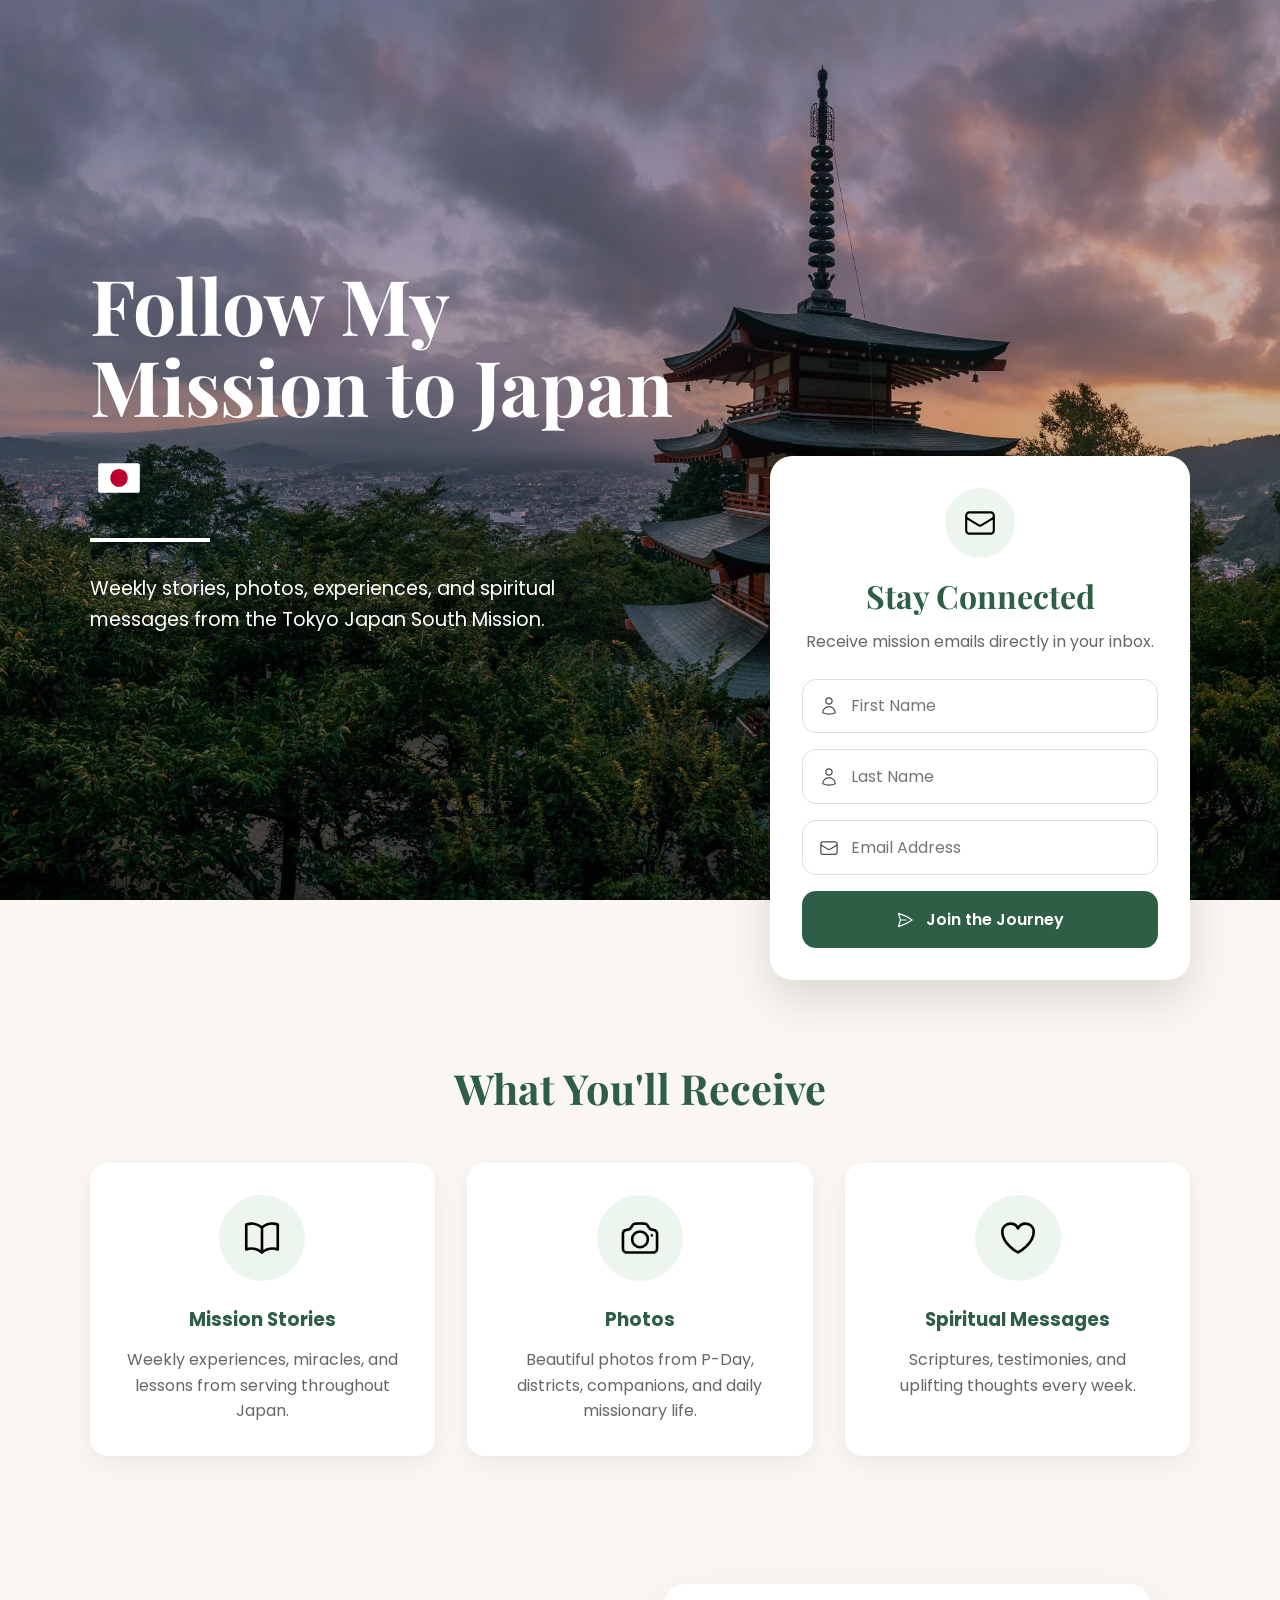
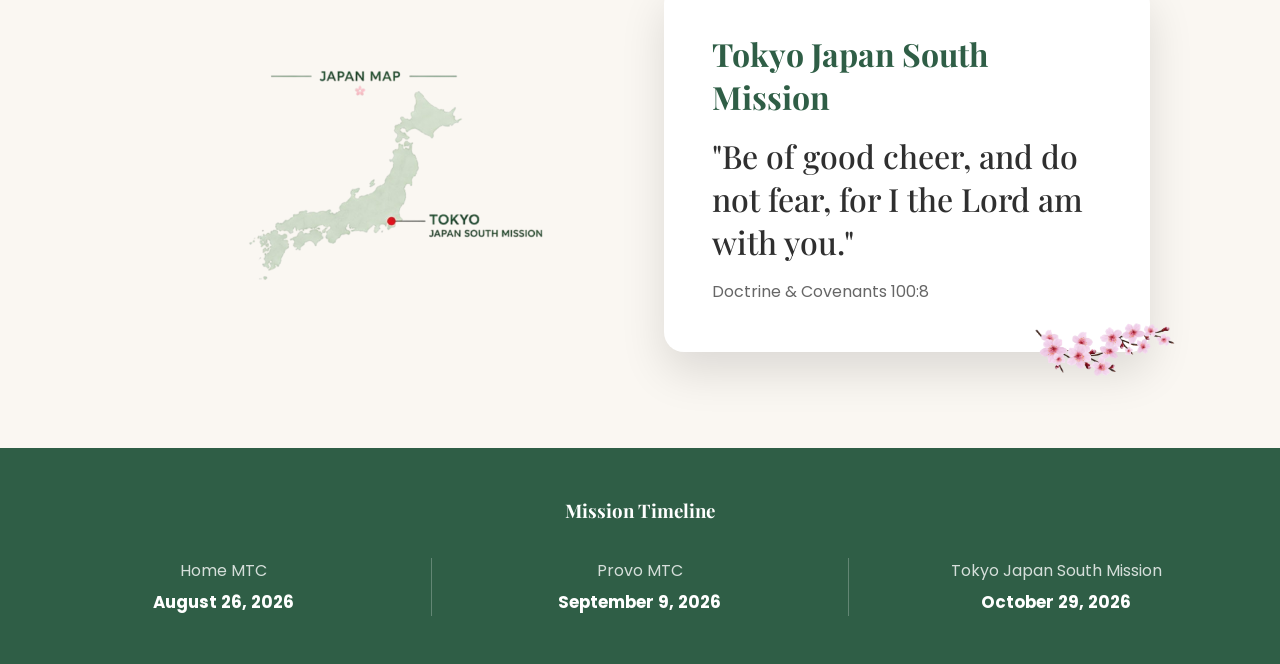
==== commit 53f81b5a: "Update quote and reference in index.html" ====
--- a/index.html
+++ b/index.html
@@ -270,13 +270,13 @@
 
         <blockquote>
 
-            "The field is white already to harvest."
+            "Be of good cheer, and do not fear, for I the Lord am with you."
 
         </blockquote>
 
         <span>
 
-            Doctrine & Covenants 4:4
+            Doctrine & Covenants 100:8
 
         </span>
 
--- a/style.css
+++ b/style.css
@@ -167,27 +167,32 @@
 .timeline {
     display: flex;
     justify-content: center;
-    gap: 3rem;
+    align-items: stretch;
+    gap: 0;
     flex-wrap: wrap;
 }
 
 .timeline-item {
+    flex: 1;
     min-width: 220px;
+    padding: 0 2rem;
+    text-align: center;
+}
+
+.timeline-item:not(:last-child) {
+    border-right: 1px solid rgba(255,255,255,0.25);
 }
 
 .timeline-item span {
     display: block;
     opacity: 0.8;
-    font-size: 0.95rem;
-    margin-bottom: 0.35rem;
+    margin-bottom: .35rem;
 }
 
 .timeline-item strong {
     display: block;
     font-size: 1.05rem;
-    font-weight: 600;
-}
-
+}
 /*footer small{display:block;opacity:.8;margin-top:.5rem} */
 
 @media (max-width:900px){
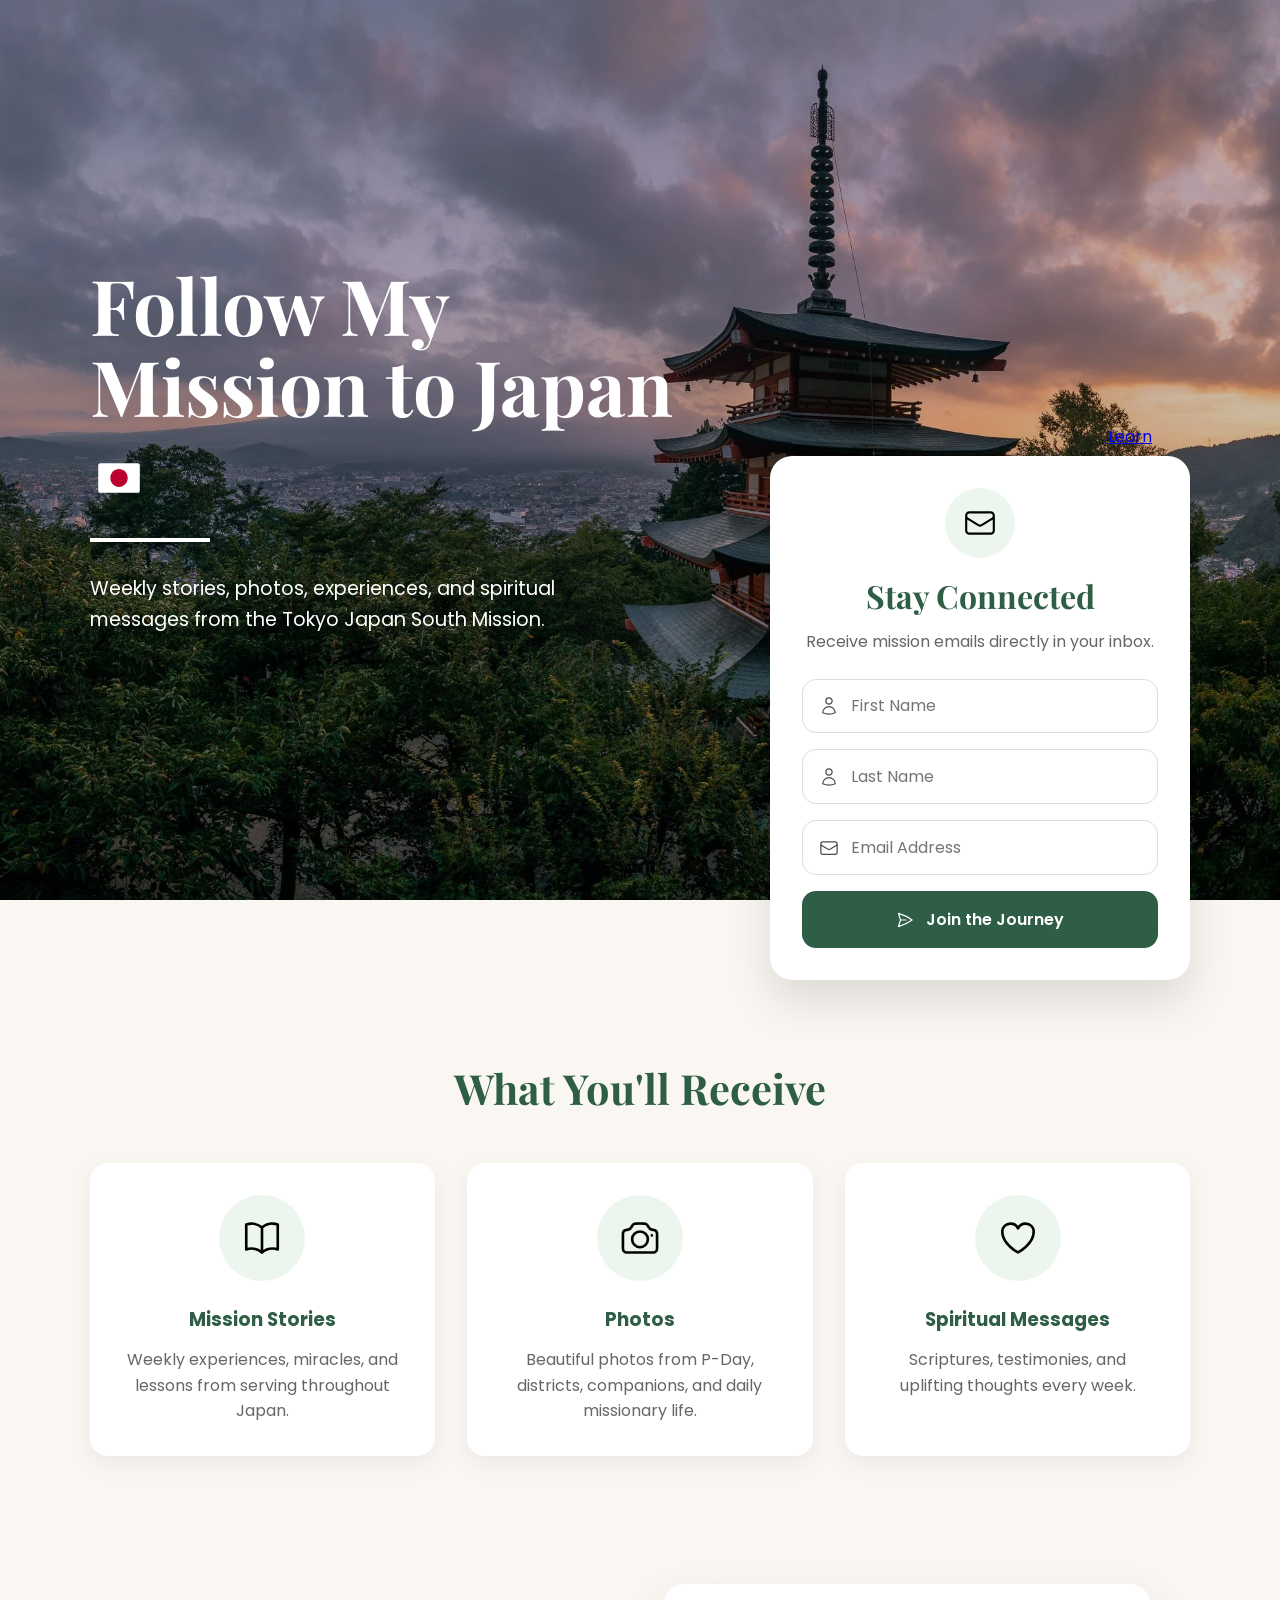
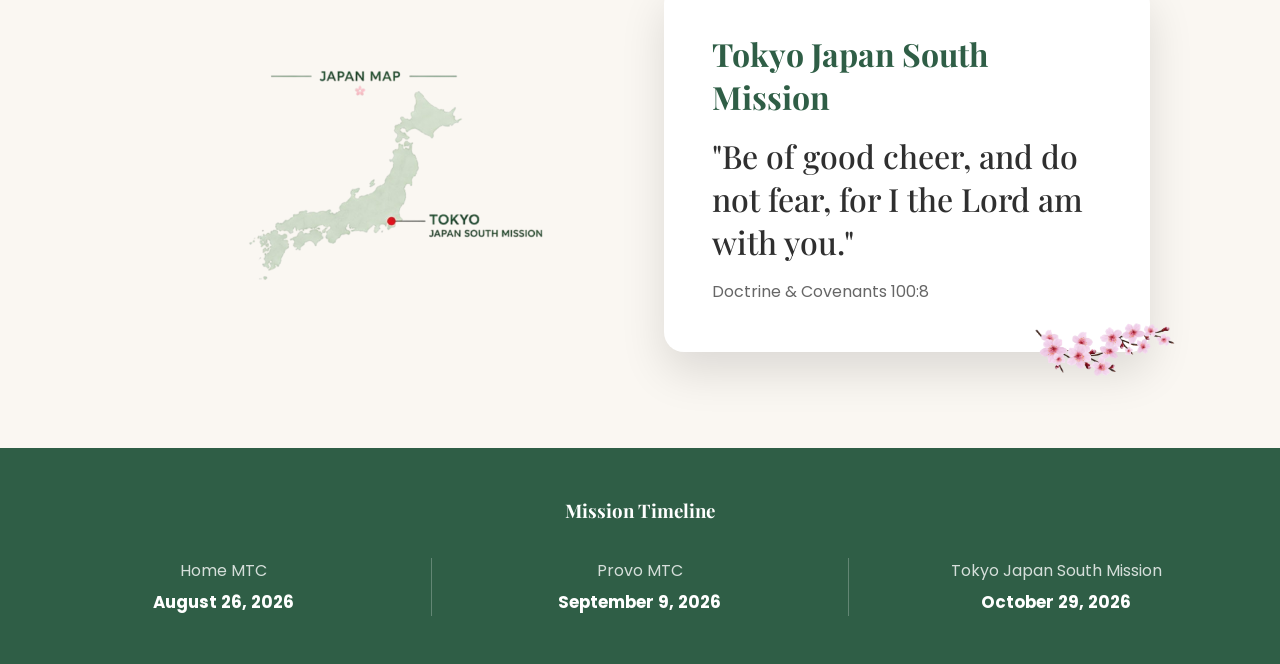
==== commit f15391b8: "Add scroll indicator link to benefits section" ====
--- a/index.html
+++ b/index.html
@@ -156,6 +156,11 @@
 
     </aside>
 
+    <a href="#benefits" class="scroll-indicator" aria-label="Scroll to learn more">
+    <span>Learn More</span>
+    <div class="chevron"></div>
+    </a>
+
 </section>
 
 <!-- =======================================
--- a/style.css
+++ b/style.css
@@ -193,7 +193,107 @@
     display: block;
     font-size: 1.05rem;
 }
-/*footer small{display:block;opacity:.8;margin-top:.5rem} */
+
+/* =====================================
+   THANK YOU PAGE
+===================================== */
+
+.thanks-page{
+
+    min-height:100vh;
+
+    background:
+    linear-gradient(
+        rgba(47,94,70,.08),
+        rgba(47,94,70,.08)
+    ),
+    url("images/hero.jpg");
+
+    background-size:cover;
+    background-position:center;
+
+    display:flex;
+    justify-content:center;
+    align-items:center;
+
+    padding:40px;
+
+}
+
+.thanks-card{
+
+    max-width:620px;
+
+    background:white;
+
+    padding:60px;
+
+    border-radius:24px;
+
+    text-align:center;
+
+    box-shadow:
+    0 25px 60px rgba(0,0,0,.15);
+
+}
+
+.thanks-icon{
+
+    width:70px;
+
+    margin:0 auto 25px;
+
+}
+
+.thanks-card h1{
+
+    font-family:"Playfair Display", serif;
+
+    color:var(--green);
+
+    font-size:3rem;
+
+    margin-bottom:20px;
+
+}
+
+.thanks-card p{
+
+    color:#555;
+
+    margin-bottom:18px;
+
+    font-size:1.05rem;
+
+}
+
+.home-button{
+
+    display:inline-block;
+
+    margin-top:25px;
+
+    padding:15px 36px;
+
+    background:var(--green);
+
+    color:white;
+
+    border-radius:14px;
+
+    font-weight:600;
+
+    transition:.3s;
+
+}
+
+.home-button:hover{
+
+    background:var(--green-dark);
+
+    transform:translateY(-2px);
+
+}
 
 @media (max-width:900px){
 .hero{padding:3rem 5%;align-items:flex-start}
